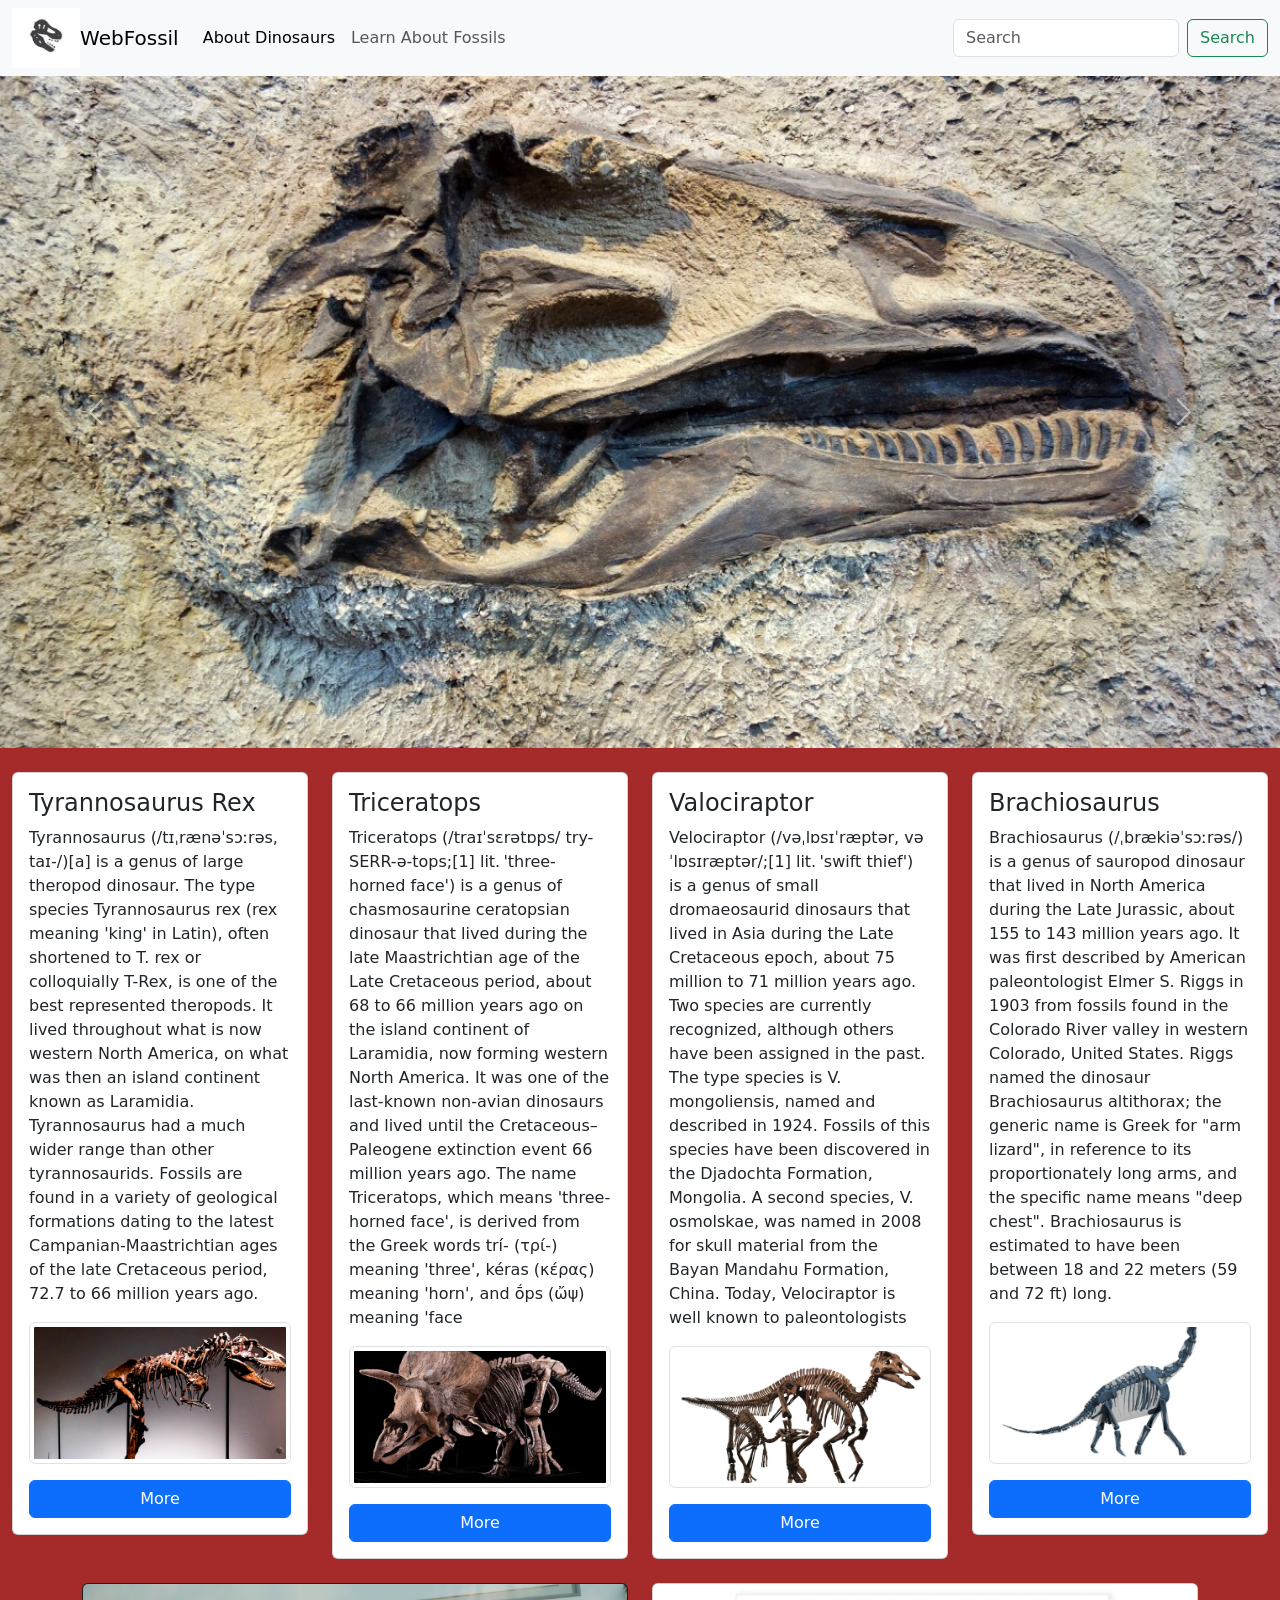
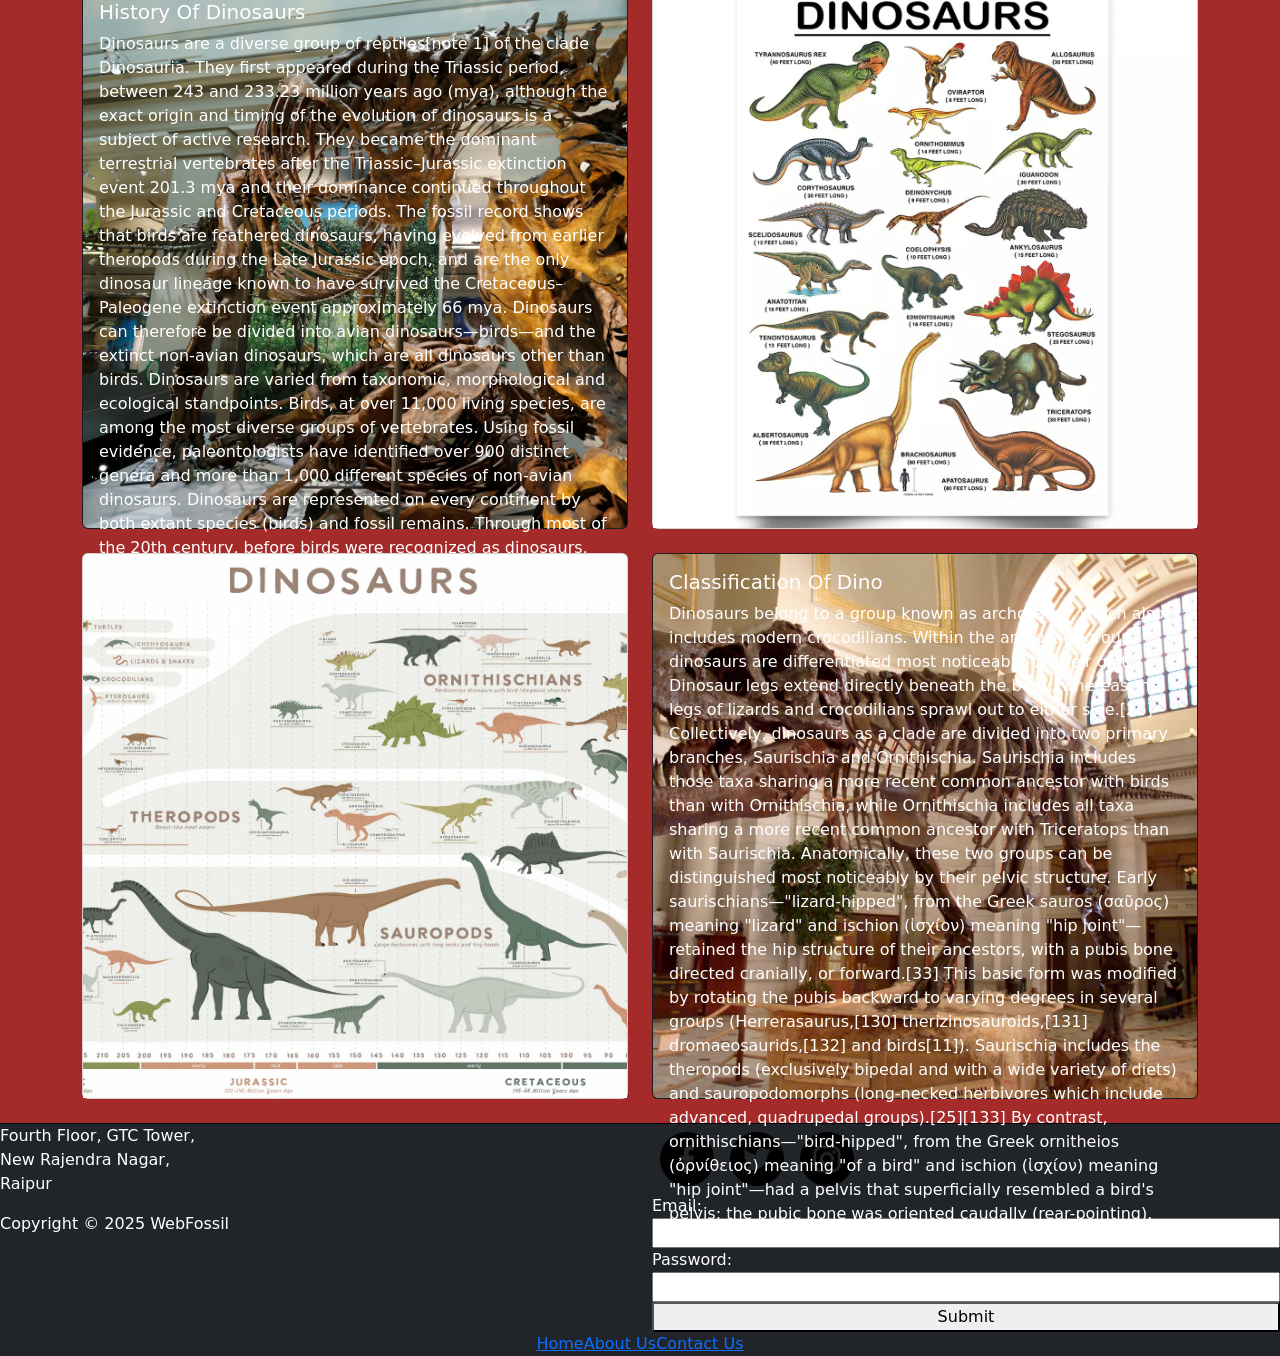
==== index.html @ 26c06c58 "hue-changes" ====
<!DOCTYPE html>
<html lang="en">
  <head>
    <meta charset="utf-8" />
    <meta name="viewport" content="width=device-width, initial-scale=1" />
    <meta
      name="keywords"
      content="webfossil, encylopedia, fossils, dinosaur fossils, dinosaur bones, learn about dinosaurs, fossil timeline, history of dinosaurs, how fossils are form, dinosaurs, bones of dinosaurs, historical earth, bones, size of dinosaurs, dinosaur sizes, tallest dinosaur, smallest dinosaur, flying dinosaur, dinosaurs with wings, carnivorus dinosaurs, harbivorus dinosaurs"
    />
    <meta
      name="discription"
      content="Unearth the Past: Explore the World of Dinosaur Fossils

Step back in time and journey through Earth’s ancient history with our Dinosaur Fossils website — your ultimate destination for discovering the wonders of prehistoric life. Whether you're a student, enthusiast, educator, or paleontology expert, our platform offers a rich collection of fossil records, 3D fossil models, excavation stories, and detailed profiles of dinosaur species. Learn how fossils are formed, explore fossil sites from around the world, and dive into the science that brings the prehistoric world to life.
Join us in uncovering the secrets buried beneath the surface — because every fossil tells a story."
    />
    <title>WebFossil</title>
    <link
      href="https://cdn.jsdelivr.net/npm/bootstrap@5.3.6/dist/css/bootstrap.min.css"
      rel="stylesheet"
      integrity="sha384-4Q6Gf2aSP4eDXB8Miphtr37CMZZQ5oXLH2yaXMJ2w8e2ZtHTl7GptT4jmndRuHDT"
      crossorigin="anonymous"
    />
    <link rel="shortcut icon" href="assetes/favicon.ico" type="image/x-icon" />
  </head>
  <body style="background-color: brown">
    <nav class="navbar navbar-expand-lg bg-body-tertiary">
      <div class="container-fluid">
        <img
          class="logo"
          src="assetes/logojpg.jpg"
          alt="..."
          style="height: 60px"
        />
        <a class="navbar-brand" href="https://en.wikipedia.org/wiki/Fossil"
          >WebFossil</a
        >
        <button
          class="navbar-toggler"
          type="button"
          data-bs-toggle="collapse"
          data-bs-target="#navbarSupportedContent"
          aria-controls="navbarSupportedContent"
          aria-expanded="false"
          aria-label="Toggle navigation"
        >
          <span class="navbar-toggler-icon"></span>
        </button>
        <div class="collapse navbar-collapse" id="navbarSupportedContent">
          <ul class="navbar-nav me-auto mb-2 mb-lg-0">
            <li class="nav-item">
              <a
                class="nav-link active"
                aria-current="page"
                href="https://en.wikipedia.org/wiki/Dinosaur"
                >About Dinosaurs</a
              >
            </li>
            <li class="nav-item">
              <a
                class="nav-link"
                href="https://www.amnh.org/dinosaurs/dinosaur-bones"
                >Learn About Fossils</a
              >
            </li>
          </ul>
          <form class="d-flex" role="search">
            <input
              class="form-control me-2"
              type="search"
              placeholder="Search"
              aria-label="Search"
            />
            <button class="btn btn-outline-success" type="submit">
              Search
            </button>
          </form>
        </div>
      </div>
    </nav>
    <div
      id="carouselExampleAutoplaying"
      class="carousel slide"
      data-bs-ride="carousel"
    >
      <div class="carousel-inner">
        <div class="carousel-item active">
          <img src="assetes/f1jpg.jpg" class="d-block w-100" alt="..." />
        </div>
        <div class="carousel-item">
          <img src="assetes/f2jpg.jpg" class="d-block w-100" alt="..." />
        </div>
        <div class="carousel-item">
          <img src="assetes/f3.jpg" class="d-block w-100" alt="..." />
        </div>
      </div>
      <button
        class="carousel-control-prev"
        type="button"
        data-bs-target="#carouselExampleAutoplaying"
        data-bs-slide="prev"
      >
        <span class="carousel-control-prev-icon" aria-hidden="true"></span>
        <span class="visually-hidden">Previous</span>
      </button>
      <button
        class="carousel-control-next"
        type="button"
        data-bs-target="#carouselExampleAutoplaying"
        data-bs-slide="next"
      >
        <span class="carousel-control-next-icon" aria-hidden="true"></span>
        <span class="visually-hidden">Next</span>
      </button>
    </div>
    <br />
    <div class="container-fluid">
      <div class="row">
        <div class="col-md-3">
          <div class="card card-body">
            <h4 class="card-title">Tyrannosaurus Rex</h4>
            <p class="card-text">
              Tyrannosaurus (/tɪˌrænəˈsɔːrəs, taɪ-/)[a] is a genus of large
              theropod dinosaur. The type species Tyrannosaurus rex (rex meaning
              'king' in Latin), often shortened to T. rex or colloquially T-Rex,
              is one of the best represented theropods. It lived throughout what
              is now western North America, on what was then an island continent
              known as Laramidia. Tyrannosaurus had a much wider range than
              other tyrannosaurids. Fossils are found in a variety of geological
              formations dating to the latest Campanian-Maastrichtian ages of
              the late Cretaceous period, 72.7 to 66 million years ago.
            </p>
            <p>
              <img
                class="img-thumbnail"
                src="assetes/trex.jpg"
                alt="Tyrannosaurus Rex"
              />
            </p>
            <a
              href="https://en.wikipedia.org/wiki/Tyrannosaurus"
              class="btn btn-primary"
              >More</a
            >
          </div>
        </div>
        <div class="col-md-3">
          <div class="card card-body">
            <h4 class="card-title">Triceratops</h4>
            <p class="card-text">
              Triceratops (/traɪˈsɛrətɒps/ try-SERR-ə-tops;[1]
              lit. 'three-horned face') is a genus of chasmosaurine ceratopsian
              dinosaur that lived during the late Maastrichtian age of the Late
              Cretaceous period, about 68 to 66 million years ago on the island
              continent of Laramidia, now forming western North America. It was
              one of the last-known non-avian dinosaurs and lived until the
              Cretaceous–Paleogene extinction event 66 million years ago. The
              name Triceratops, which means 'three-horned face', is derived from
              the Greek words trí- (τρί-) meaning 'three', kéras (κέρας) meaning
              'horn', and ṓps (ὤψ) meaning 'face
            </p>
            <p>
              <img
                class="img-thumbnail"
                src="assetes/triceratops.jpg"
                alt="Triceratops"
              />
            </p>
            <a
              href="https://en.wikipedia.org/wiki/Triceratops"
              class="btn btn-primary"
              >More</a
            >
          </div>
        </div>
        <div class="col-md-3">
          <div class="card card-body">
            <h4 class="card-title">Valociraptor</h4>
            <p class="card-text">
              Velociraptor (/vəˌlɒsɪˈræptər, vəˈlɒsɪræptər/;[1] lit. 'swift
              thief') is a genus of small dromaeosaurid dinosaurs that lived in
              Asia during the Late Cretaceous epoch, about 75 million to 71
              million years ago. Two species are currently recognized, although
              others have been assigned in the past. The type species is V.
              mongoliensis, named and described in 1924. Fossils of this species
              have been discovered in the Djadochta Formation, Mongolia. A
              second species, V. osmolskae, was named in 2008 for skull material
              from the Bayan Mandahu Formation, China. Today, Velociraptor is
              well known to paleontologists
            </p>
            <p>
              <img
                class="img-thumbnail"
                src="assetes/valociraptor.jpg"
                alt="Valociraptor"
              />
            </p>
            <a
              href="https://en.wikipedia.org/wiki/Velociraptor"
              class="btn btn-primary"
              >More</a
            >
          </div>
        </div>
        <div class="col-md-3">
          <div class="card card-body">
            <h4 class="card-title">Brachiosaurus</h4>
            <p class="card-text">
              Brachiosaurus (/ˌbrækiəˈsɔːrəs/) is a genus of sauropod dinosaur
              that lived in North America during the Late Jurassic, about 155 to
              143 million years ago. It was first described by American
              paleontologist Elmer S. Riggs in 1903 from fossils found in the
              Colorado River valley in western Colorado, United States. Riggs
              named the dinosaur Brachiosaurus altithorax; the generic name is
              Greek for "arm lizard", in reference to its proportionately long
              arms, and the specific name means "deep chest". Brachiosaurus is
              estimated to have been between 18 and 22 meters (59 and 72 ft)
              long.
            </p>
            <p>
              <img
                class="img-thumbnail"
                src="assetes/brachiosaurus.jpg"
                alt="Brachiosaurus"
              />
            </p>
            <a
              href="https://en.wikipedia.org/wiki/Brachiosaurus"
              class="btn btn-primary"
              >More</a
            >
          </div>
        </div>
      </div>
    </div>
    <br />
    <div class="container">
      <div class="row row-cols-1 row-cols-md-2 g-4">
        <div class="col">
          <div class="card text-bg-dark">
            <img src="assetes/textimage1.jpg" class="card-img" alt="..." />
            <div class="card-img-overlay">
              <h5 class="card-title">History Of Dinosaurs</h5>
              <p class="card-text">
                Dinosaurs are a diverse group of reptiles[note 1] of the clade
                Dinosauria. They first appeared during the Triassic period,
                between 243 and 233.23 million years ago (mya), although the
                exact origin and timing of the evolution of dinosaurs is a
                subject of active research. They became the dominant terrestrial
                vertebrates after the Triassic–Jurassic extinction event 201.3
                mya and their dominance continued throughout the Jurassic and
                Cretaceous periods. The fossil record shows that birds are
                feathered dinosaurs, having evolved from earlier theropods
                during the Late Jurassic epoch, and are the only dinosaur
                lineage known to have survived the Cretaceous–Paleogene
                extinction event approximately 66 mya. Dinosaurs can therefore
                be divided into avian dinosaurs—birds—and the extinct non-avian
                dinosaurs, which are all dinosaurs other than birds. Dinosaurs
                are varied from taxonomic, morphological and ecological
                standpoints. Birds, at over 11,000 living species, are among the
                most diverse groups of vertebrates. Using fossil evidence,
                paleontologists have identified over 900 distinct genera and
                more than 1,000 different species of non-avian dinosaurs.
                Dinosaurs are represented on every continent by both extant
                species (birds) and fossil remains. Through most of the 20th
                century, before birds were recognized as dinosaurs, most of the
                scientific community believed dinosaurs to have been sluggish
                and cold-blooded. Most research conducted since the 1970s,
                however, has indicated that dinosaurs were active animals with
                elevated metabolisms and numerous adaptations for social
                interaction.
              </p>
            </div>
          </div>
        </div>
        <div class="col">
          <div class="card">
            <img src="assetes/dino.jpg" class="card-img-top" alt="..." />
          </div>
        </div>
        <div class="col">
          <div class="card">
            <img src="assetes/dino1.jpg" class="card-img-top" alt="..." />
          </div>
        </div>
        <div class="col">
          <div class="card text-bg-dark">
            <img src="assetes/textimage2.jpg" class="card-img" alt="..." />
            <div class="card-img-overlay">
              <h5 class="card-title">Classification Of Dino</h5>
              <p class="card-text">
                Dinosaurs belong to a group known as archosaurs, which also
                includes modern crocodilians. Within the archosaur group,
                dinosaurs are differentiated most noticeably by their gait.
                Dinosaur legs extend directly beneath the body, whereas the legs
                of lizards and crocodilians sprawl out to either side.[26]
                Collectively, dinosaurs as a clade are divided into two primary
                branches, Saurischia and Ornithischia. Saurischia includes those
                taxa sharing a more recent common ancestor with birds than with
                Ornithischia, while Ornithischia includes all taxa sharing a
                more recent common ancestor with Triceratops than with
                Saurischia. Anatomically, these two groups can be distinguished
                most noticeably by their pelvic structure. Early
                saurischians—"lizard-hipped", from the Greek sauros (σαῦρος)
                meaning "lizard" and ischion (ἰσχίον) meaning "hip
                joint"—retained the hip structure of their ancestors, with a
                pubis bone directed cranially, or forward.[33] This basic form
                was modified by rotating the pubis backward to varying degrees
                in several groups (Herrerasaurus,[130] therizinosauroids,[131]
                dromaeosaurids,[132] and birds[11]). Saurischia includes the
                theropods (exclusively bipedal and with a wide variety of diets)
                and sauropodomorphs (long-necked herbivores which include
                advanced, quadrupedal groups).[25][133] By contrast,
                ornithischians—"bird-hipped", from the Greek ornitheios
                (ὀρνίθειος) meaning "of a bird" and ischion (ἰσχίον) meaning
                "hip joint"—had a pelvis that superficially resembled a bird's
                pelvis: the pubic bone was oriented caudally (rear-pointing).
              </p>
            </div>
          </div>
        </div>
      </div>
    </div>
    <footer class="mt-4 bg-dark text-white" style="border-top: 1px solid black">
      <div class="row">
        <div class="col-md-6">
          <address>
            Fourth Floor, GTC Tower,<br />New Rajendra Nagar,<br />Raipur
          </address>
          <p>Copyright &copy; 2025 WebFossil</p>
        </div>
        <div class="col-md-6">
          <div class="icon d-flex flex-row">
            <img
              src="assetes/4494464.png"
              alt=""
              height="70"
              width="70"
              class="p-2"
            />
            <img
              src="assetes/4494465.png"
              alt=""
              height="70"
              width="70"
              class="p-2"
            />
            <img
              src="assetes/4494468.png"
              alt=""
              height="70"
              width="70"
              class="p-2"
            />
          </div>

          <form action="" class="d-flex flex-column">
            <label for="email">Email:</label>
            <input type="text" name="email" />

            <label for="password">Password:</label>
            <input type="password" name="password" />

            <button type="submit">Submit</button>
          </form>
        </div>
      </div>

      <div class="anchor-tag d-flex justify-content-center">
        <a href="">Home</a>
        <a href="">About Us</a>
        <a href="">Contact Us</a>
      </div>
    </footer>

    <script
      src="https://cdn.jsdelivr.net/npm/bootstrap@5.3.6/dist/js/bootstrap.bundle.min.js"
      integrity="sha384-j1CDi7MgGQ12Z7Qab0qlWQ/Qqz24Gc6BM0thvEMVjHnfYGF0rmFCozFSxQBxwHKO"
      crossorigin="anonymous"
    ></script>
  </body>
</html>
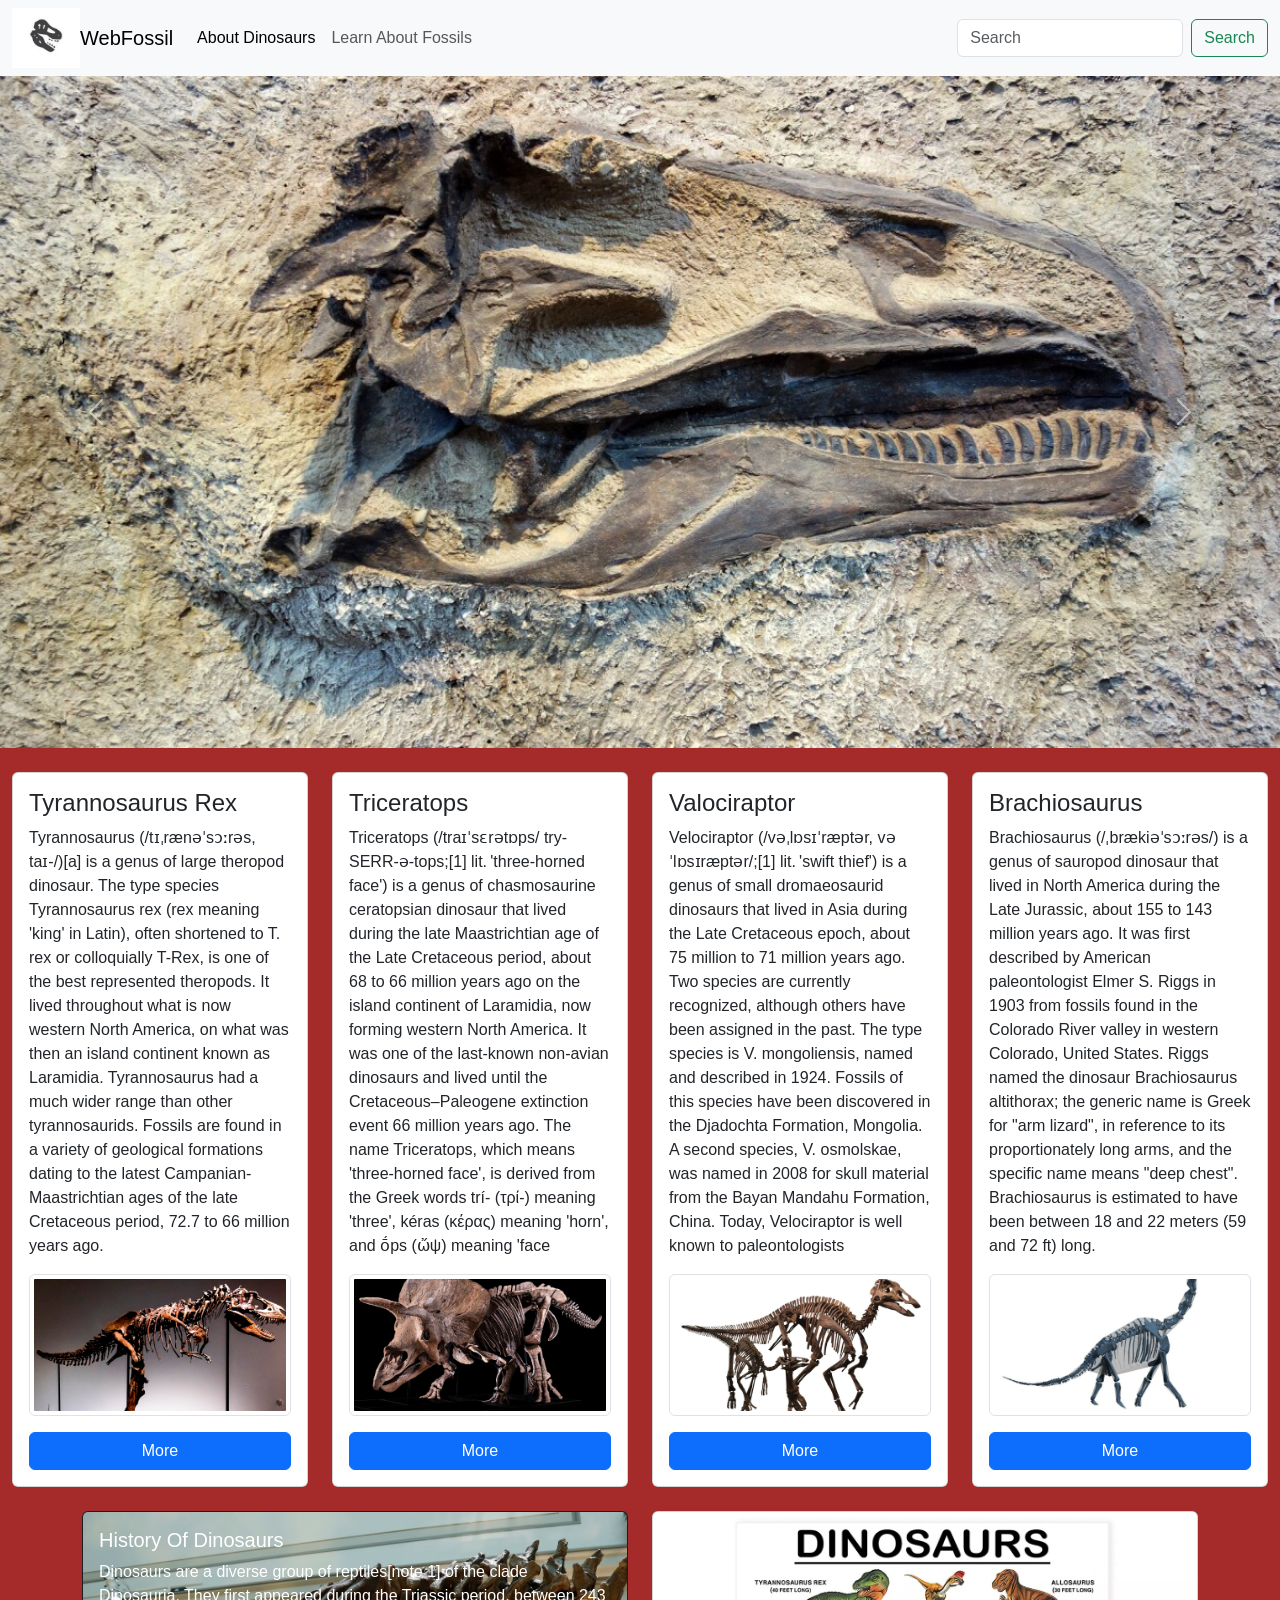
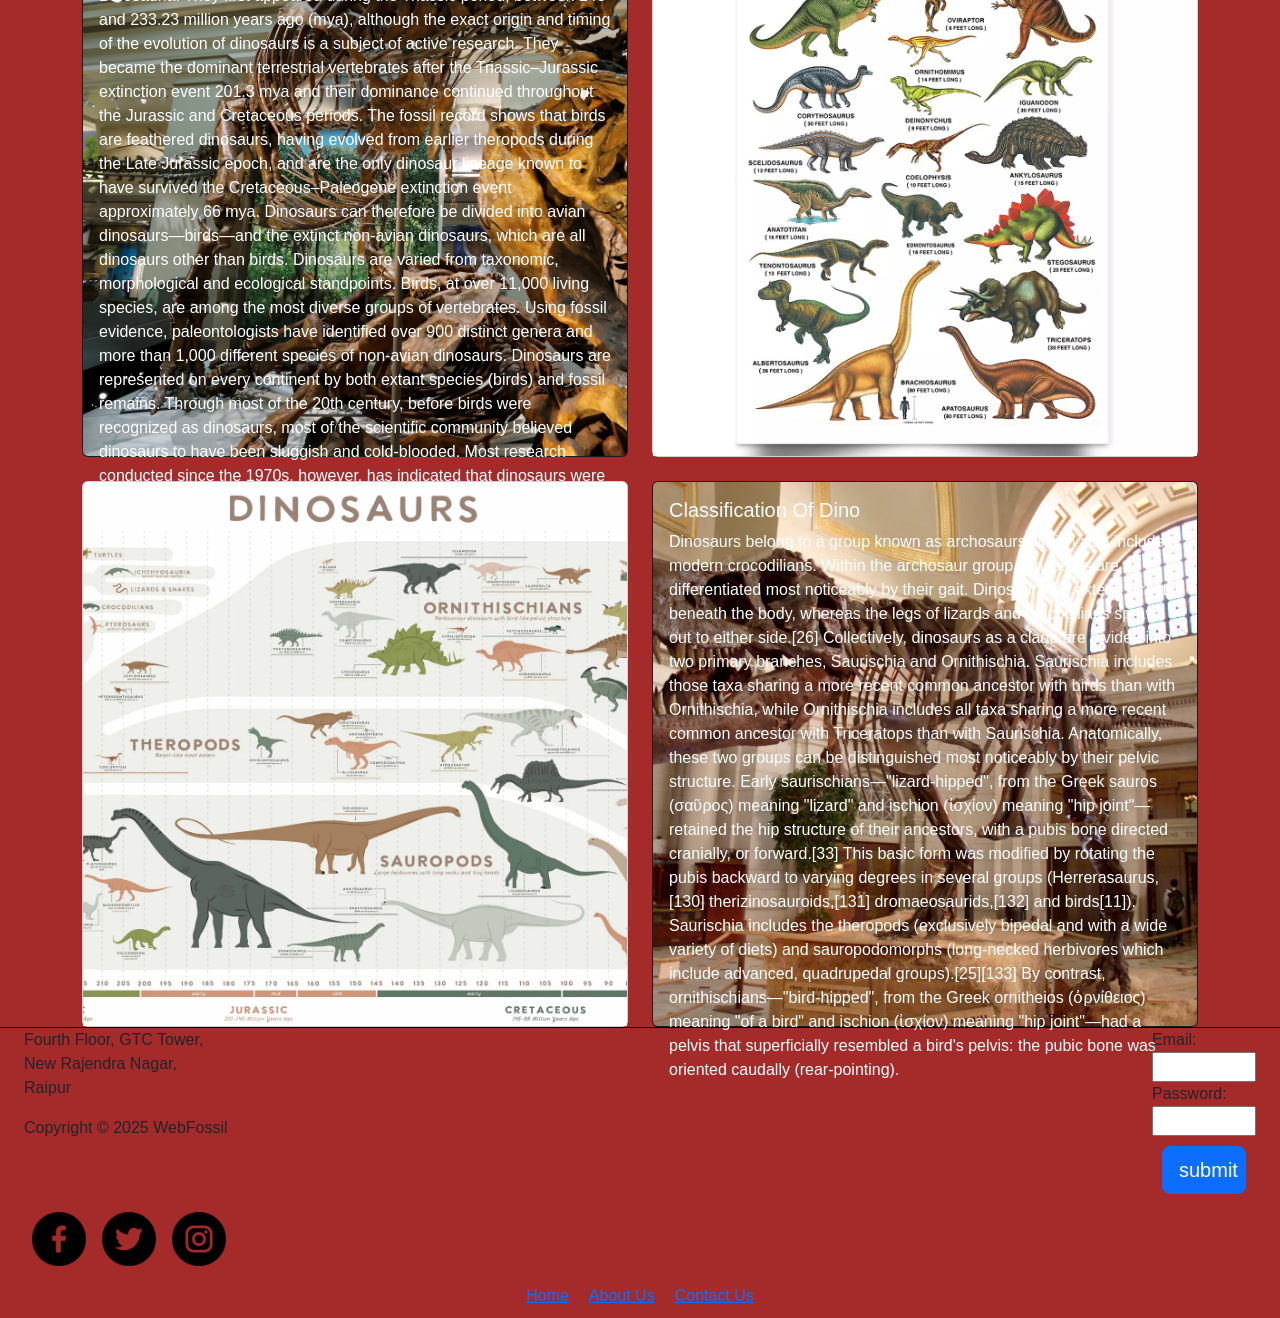
==== commit c336952e: "small changes" ====
--- a/index.html
+++ b/index.html
@@ -22,10 +22,14 @@
       crossorigin="anonymous"
     />
     <link rel="shortcut icon" href="assetes/favicon.ico" type="image/x-icon" />
+    <link rel="stylesheet" href="style.css" />
   </head>
   <body style="background-color: brown">
     <nav class="navbar navbar-expand-lg bg-body-tertiary">
       <div class="container-fluid">
+        <audio autoplay>
+          <source src="assetes/t-rex-growl-324746.mp3" />
+        </audio>
         <img
           class="logo"
           src="assetes/logojpg.jpg"
@@ -234,95 +238,98 @@
       </div>
     </div>
     <br />
-    <div class="container">
-      <div class="row row-cols-1 row-cols-md-2 g-4">
-        <div class="col">
-          <div class="card text-bg-dark">
-            <img src="assetes/textimage1.jpg" class="card-img" alt="..." />
-            <div class="card-img-overlay">
-              <h5 class="card-title">History Of Dinosaurs</h5>
-              <p class="card-text">
-                Dinosaurs are a diverse group of reptiles[note 1] of the clade
-                Dinosauria. They first appeared during the Triassic period,
-                between 243 and 233.23 million years ago (mya), although the
-                exact origin and timing of the evolution of dinosaurs is a
-                subject of active research. They became the dominant terrestrial
-                vertebrates after the Triassic–Jurassic extinction event 201.3
-                mya and their dominance continued throughout the Jurassic and
-                Cretaceous periods. The fossil record shows that birds are
-                feathered dinosaurs, having evolved from earlier theropods
-                during the Late Jurassic epoch, and are the only dinosaur
-                lineage known to have survived the Cretaceous–Paleogene
-                extinction event approximately 66 mya. Dinosaurs can therefore
-                be divided into avian dinosaurs—birds—and the extinct non-avian
-                dinosaurs, which are all dinosaurs other than birds. Dinosaurs
-                are varied from taxonomic, morphological and ecological
-                standpoints. Birds, at over 11,000 living species, are among the
-                most diverse groups of vertebrates. Using fossil evidence,
-                paleontologists have identified over 900 distinct genera and
-                more than 1,000 different species of non-avian dinosaurs.
-                Dinosaurs are represented on every continent by both extant
-                species (birds) and fossil remains. Through most of the 20th
-                century, before birds were recognized as dinosaurs, most of the
-                scientific community believed dinosaurs to have been sluggish
-                and cold-blooded. Most research conducted since the 1970s,
-                however, has indicated that dinosaurs were active animals with
-                elevated metabolisms and numerous adaptations for social
-                interaction.
-              </p>
+    <div class="parallax">
+      <div class="container">
+        <div class="row row-cols-1 row-cols-md-2 g-4">
+          <div class="col">
+            <div class="card text-bg-dark">
+              <img src="assetes/textimage1.jpg" class="card-img" alt="..." />
+              <div class="card-img-overlay">
+                <h5 class="card-title">History Of Dinosaurs</h5>
+                <p class="card-text">
+                  Dinosaurs are a diverse group of reptiles[note 1] of the clade
+                  Dinosauria. They first appeared during the Triassic period,
+                  between 243 and 233.23 million years ago (mya), although the
+                  exact origin and timing of the evolution of dinosaurs is a
+                  subject of active research. They became the dominant
+                  terrestrial vertebrates after the Triassic–Jurassic extinction
+                  event 201.3 mya and their dominance continued throughout the
+                  Jurassic and Cretaceous periods. The fossil record shows that
+                  birds are feathered dinosaurs, having evolved from earlier
+                  theropods during the Late Jurassic epoch, and are the only
+                  dinosaur lineage known to have survived the
+                  Cretaceous–Paleogene extinction event approximately 66 mya.
+                  Dinosaurs can therefore be divided into avian
+                  dinosaurs—birds—and the extinct non-avian dinosaurs, which are
+                  all dinosaurs other than birds. Dinosaurs are varied from
+                  taxonomic, morphological and ecological standpoints. Birds, at
+                  over 11,000 living species, are among the most diverse groups
+                  of vertebrates. Using fossil evidence, paleontologists have
+                  identified over 900 distinct genera and more than 1,000
+                  different species of non-avian dinosaurs. Dinosaurs are
+                  represented on every continent by both extant species (birds)
+                  and fossil remains. Through most of the 20th century, before
+                  birds were recognized as dinosaurs, most of the scientific
+                  community believed dinosaurs to have been sluggish and
+                  cold-blooded. Most research conducted since the 1970s,
+                  however, has indicated that dinosaurs were active animals with
+                  elevated metabolisms and numerous adaptations for social
+                  interaction.
+                </p>
+              </div>
             </div>
           </div>
-        </div>
-        <div class="col">
-          <div class="card">
-            <img src="assetes/dino.jpg" class="card-img-top" alt="..." />
-          </div>
-        </div>
-        <div class="col">
-          <div class="card">
-            <img src="assetes/dino1.jpg" class="card-img-top" alt="..." />
-          </div>
-        </div>
-        <div class="col">
-          <div class="card text-bg-dark">
-            <img src="assetes/textimage2.jpg" class="card-img" alt="..." />
-            <div class="card-img-overlay">
-              <h5 class="card-title">Classification Of Dino</h5>
-              <p class="card-text">
-                Dinosaurs belong to a group known as archosaurs, which also
-                includes modern crocodilians. Within the archosaur group,
-                dinosaurs are differentiated most noticeably by their gait.
-                Dinosaur legs extend directly beneath the body, whereas the legs
-                of lizards and crocodilians sprawl out to either side.[26]
-                Collectively, dinosaurs as a clade are divided into two primary
-                branches, Saurischia and Ornithischia. Saurischia includes those
-                taxa sharing a more recent common ancestor with birds than with
-                Ornithischia, while Ornithischia includes all taxa sharing a
-                more recent common ancestor with Triceratops than with
-                Saurischia. Anatomically, these two groups can be distinguished
-                most noticeably by their pelvic structure. Early
-                saurischians—"lizard-hipped", from the Greek sauros (σαῦρος)
-                meaning "lizard" and ischion (ἰσχίον) meaning "hip
-                joint"—retained the hip structure of their ancestors, with a
-                pubis bone directed cranially, or forward.[33] This basic form
-                was modified by rotating the pubis backward to varying degrees
-                in several groups (Herrerasaurus,[130] therizinosauroids,[131]
-                dromaeosaurids,[132] and birds[11]). Saurischia includes the
-                theropods (exclusively bipedal and with a wide variety of diets)
-                and sauropodomorphs (long-necked herbivores which include
-                advanced, quadrupedal groups).[25][133] By contrast,
-                ornithischians—"bird-hipped", from the Greek ornitheios
-                (ὀρνίθειος) meaning "of a bird" and ischion (ἰσχίον) meaning
-                "hip joint"—had a pelvis that superficially resembled a bird's
-                pelvis: the pubic bone was oriented caudally (rear-pointing).
-              </p>
+          <div class="col">
+            <div class="card">
+              <img src="assetes/dino.jpg" class="card-img-top" alt="..." />
             </div>
           </div>
+          <div class="col">
+            <div class="card">
+              <img src="assetes/dino1.jpg" class="card-img-top" alt="..." />
+            </div>
+          </div>
+          <div class="col">
+            <div class="card text-bg-dark">
+              <img src="assetes/textimage2.jpg" class="card-img" alt="..." />
+              <div class="card-img-overlay">
+                <h5 class="card-title">Classification Of Dino</h5>
+                <p class="card-text">
+                  Dinosaurs belong to a group known as archosaurs, which also
+                  includes modern crocodilians. Within the archosaur group,
+                  dinosaurs are differentiated most noticeably by their gait.
+                  Dinosaur legs extend directly beneath the body, whereas the
+                  legs of lizards and crocodilians sprawl out to either
+                  side.[26] Collectively, dinosaurs as a clade are divided into
+                  two primary branches, Saurischia and Ornithischia. Saurischia
+                  includes those taxa sharing a more recent common ancestor with
+                  birds than with Ornithischia, while Ornithischia includes all
+                  taxa sharing a more recent common ancestor with Triceratops
+                  than with Saurischia. Anatomically, these two groups can be
+                  distinguished most noticeably by their pelvic structure. Early
+                  saurischians—"lizard-hipped", from the Greek sauros (σαῦρος)
+                  meaning "lizard" and ischion (ἰσχίον) meaning "hip
+                  joint"—retained the hip structure of their ancestors, with a
+                  pubis bone directed cranially, or forward.[33] This basic form
+                  was modified by rotating the pubis backward to varying degrees
+                  in several groups (Herrerasaurus,[130] therizinosauroids,[131]
+                  dromaeosaurids,[132] and birds[11]). Saurischia includes the
+                  theropods (exclusively bipedal and with a wide variety of
+                  diets) and sauropodomorphs (long-necked herbivores which
+                  include advanced, quadrupedal groups).[25][133] By contrast,
+                  ornithischians—"bird-hipped", from the Greek ornitheios
+                  (ὀρνίθειος) meaning "of a bird" and ischion (ἰσχίον) meaning
+                  "hip joint"—had a pelvis that superficially resembled a bird's
+                  pelvis: the pubic bone was oriented caudally (rear-pointing).
+                </p>
+              </div>
+            </div>
+          </div>
         </div>
       </div>
     </div>
-    <footer class="mt-4 bg-dark text-white" style="border-top: 1px solid black">
-      <div class="row">
+    <footer class="container-fluid" style="border-top: 1px solid black">
+      <div class="row" style="margin: 0px; margin-top: 0px; margin-left: 0px">
         <div class="col-md-6">
           <address>
             Fourth Floor, GTC Tower,<br />New Rajendra Nagar,<br />Raipur
@@ -330,7 +337,24 @@
           <p>Copyright &copy; 2025 WebFossil</p>
         </div>
         <div class="col-md-6">
-          <div class="icon d-flex flex-row">
+          <form action="" class="d-flex flex-column" style="margin-left: 500px">
+            <label for="email">Email:</label>
+            <input type="text" name="email" />
+
+            <label for="password">Password:</label>
+            <input type="password" name="password" />
+
+            <a
+              href="#"
+              class="btn btn-primary btn-lg"
+              role="button"
+              style="margin: 10px"
+              >submit</a
+            >
+          </form>
+        </div>
+        <div class="icon d-flex flex-row">
+          <a href="https://www.facebook.com/">
             <img
               src="assetes/4494464.png"
               alt=""
@@ -338,6 +362,8 @@
               width="70"
               class="p-2"
             />
+          </a>
+          <a href="https://x.com/">
             <img
               src="assetes/4494465.png"
               alt=""
@@ -345,6 +371,8 @@
               width="70"
               class="p-2"
             />
+          </a>
+          <a href="https://www.instagram.com/accounts/login/?hl=en">
             <img
               src="assetes/4494468.png"
               alt=""
@@ -352,24 +380,14 @@
               width="70"
               class="p-2"
             />
-          </div>
-
-          <form action="" class="d-flex flex-column">
-            <label for="email">Email:</label>
-            <input type="text" name="email" />
-
-            <label for="password">Password:</label>
-            <input type="password" name="password" />
-
-            <button type="submit">Submit</button>
-          </form>
+          </a>
         </div>
       </div>
 
       <div class="anchor-tag d-flex justify-content-center">
-        <a href="">Home</a>
-        <a href="">About Us</a>
-        <a href="">Contact Us</a>
+        <a style="margin: 10px" href="">Home</a>
+        <a style="margin: 10px" href="">About Us</a>
+        <a style="margin: 10px" href="">Contact Us</a>
       </div>
     </footer>
 
--- a/style.css
+++ b/style.css
@@ -0,0 +1,20 @@
+body,
+html {
+  height: 100%;
+  margin: 0;
+  font-family: Arial, sans-serif;
+}
+.parallax {
+  background-image: url(assetes/background.jpg);
+  min-height: 500px;
+  background-attachment: fixed;
+  background-position: center;
+  background-repeat: no-repeat;
+  background-size: cover;
+}
+.content {
+  height: 400px;
+  background-color: white;
+  padding: 40px;
+  text-align: center;
+}
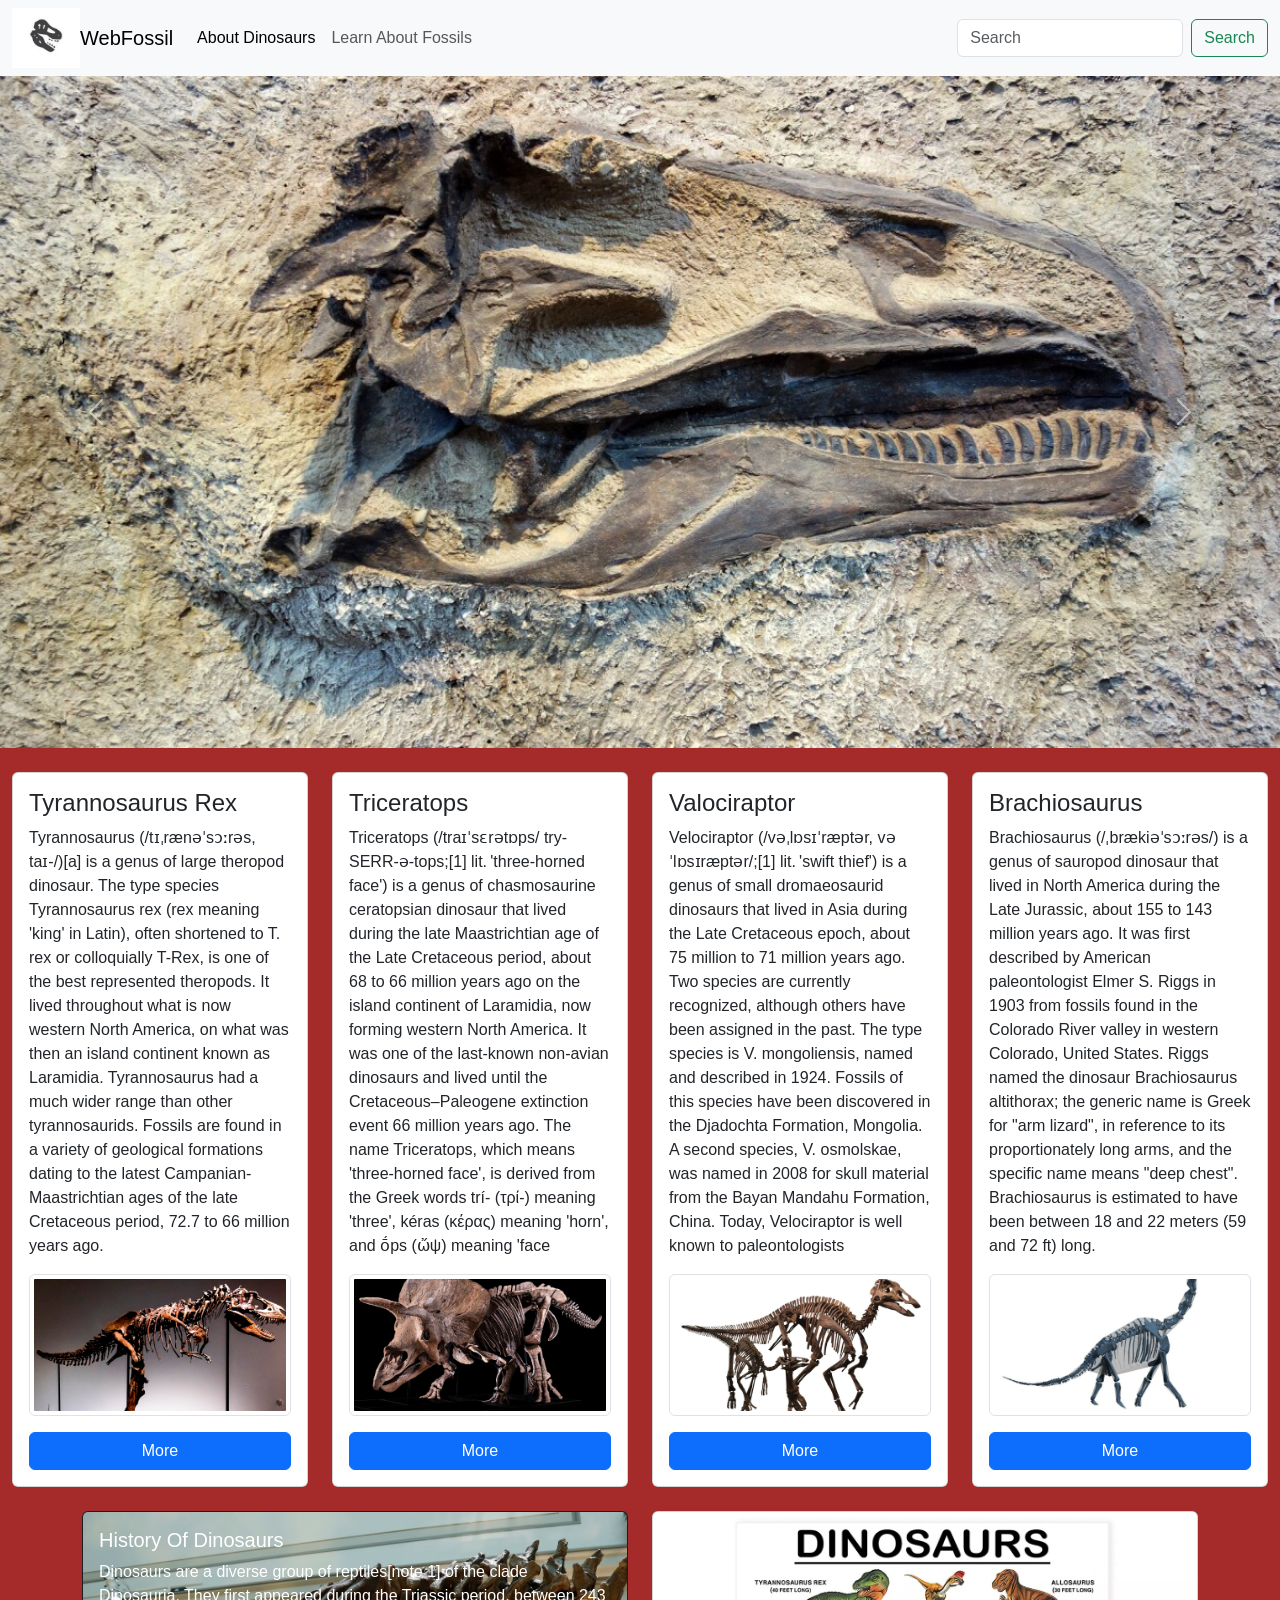
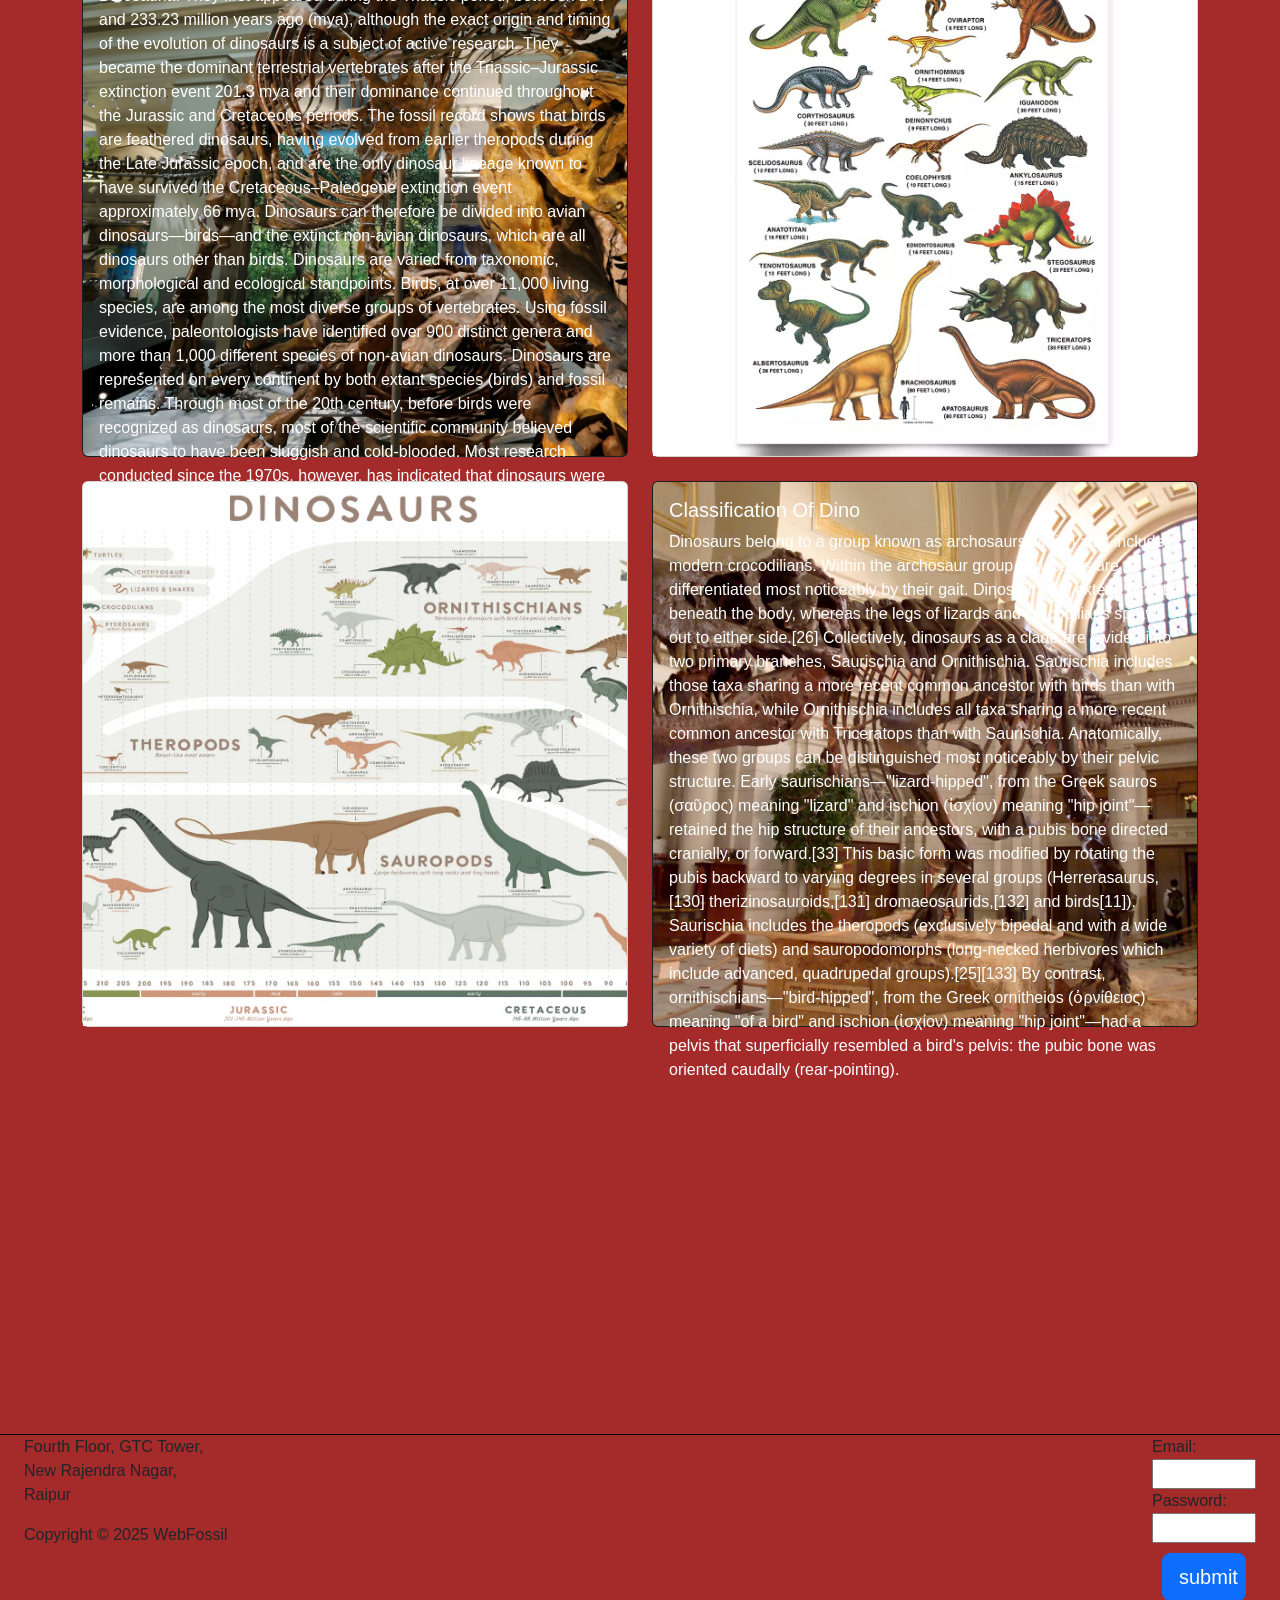
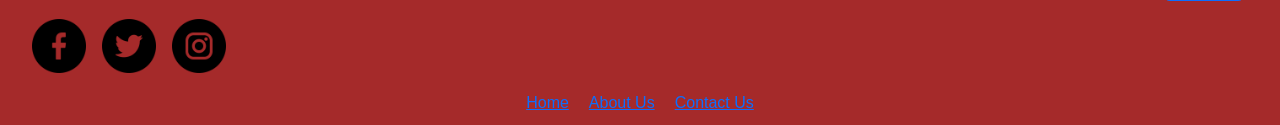
==== commit d025eed9: "iframe" ====
--- a/index.html
+++ b/index.html
@@ -27,7 +27,7 @@
   <body style="background-color: brown">
     <nav class="navbar navbar-expand-lg bg-body-tertiary">
       <div class="container-fluid">
-        <audio autoplay>
+        <audio id="voice">
           <source src="assetes/t-rex-growl-324746.mp3" />
         </audio>
         <img
@@ -35,6 +35,7 @@
           src="assetes/logojpg.jpg"
           alt="..."
           style="height: 60px"
+          onclick="roar()"
         />
         <a class="navbar-brand" href="https://en.wikipedia.org/wiki/Fossil"
           >WebFossil</a
@@ -328,6 +329,18 @@
         </div>
       </div>
     </div>
+    <div class="container-fluid">
+      <iframe
+        width="80%"
+        height="400px"
+        src="https://www.youtube.com/embed/hgO0qBsCaZc?si=O8cUaS3fGqQ887JQ"
+        title="YouTube video player"
+        frameborder="1"
+        allow="accelerometer; autoplay; clipboard-write; encrypted-media; gyroscope; picture-in-picture; web-share"
+        referrerpolicy="strict-origin-when-cross-origin"
+        allowfullscreen
+      ></iframe>
+    </div>
     <footer class="container-fluid" style="border-top: 1px solid black">
       <div class="row" style="margin: 0px; margin-top: 0px; margin-left: 0px">
         <div class="col-md-6">
@@ -396,5 +409,11 @@
       integrity="sha384-j1CDi7MgGQ12Z7Qab0qlWQ/Qqz24Gc6BM0thvEMVjHnfYGF0rmFCozFSxQBxwHKO"
       crossorigin="anonymous"
     ></script>
+    <script>
+      function roar() {
+        aud = document.getElementById("voice");
+        aud.play();
+      }
+    </script>
   </body>
 </html>
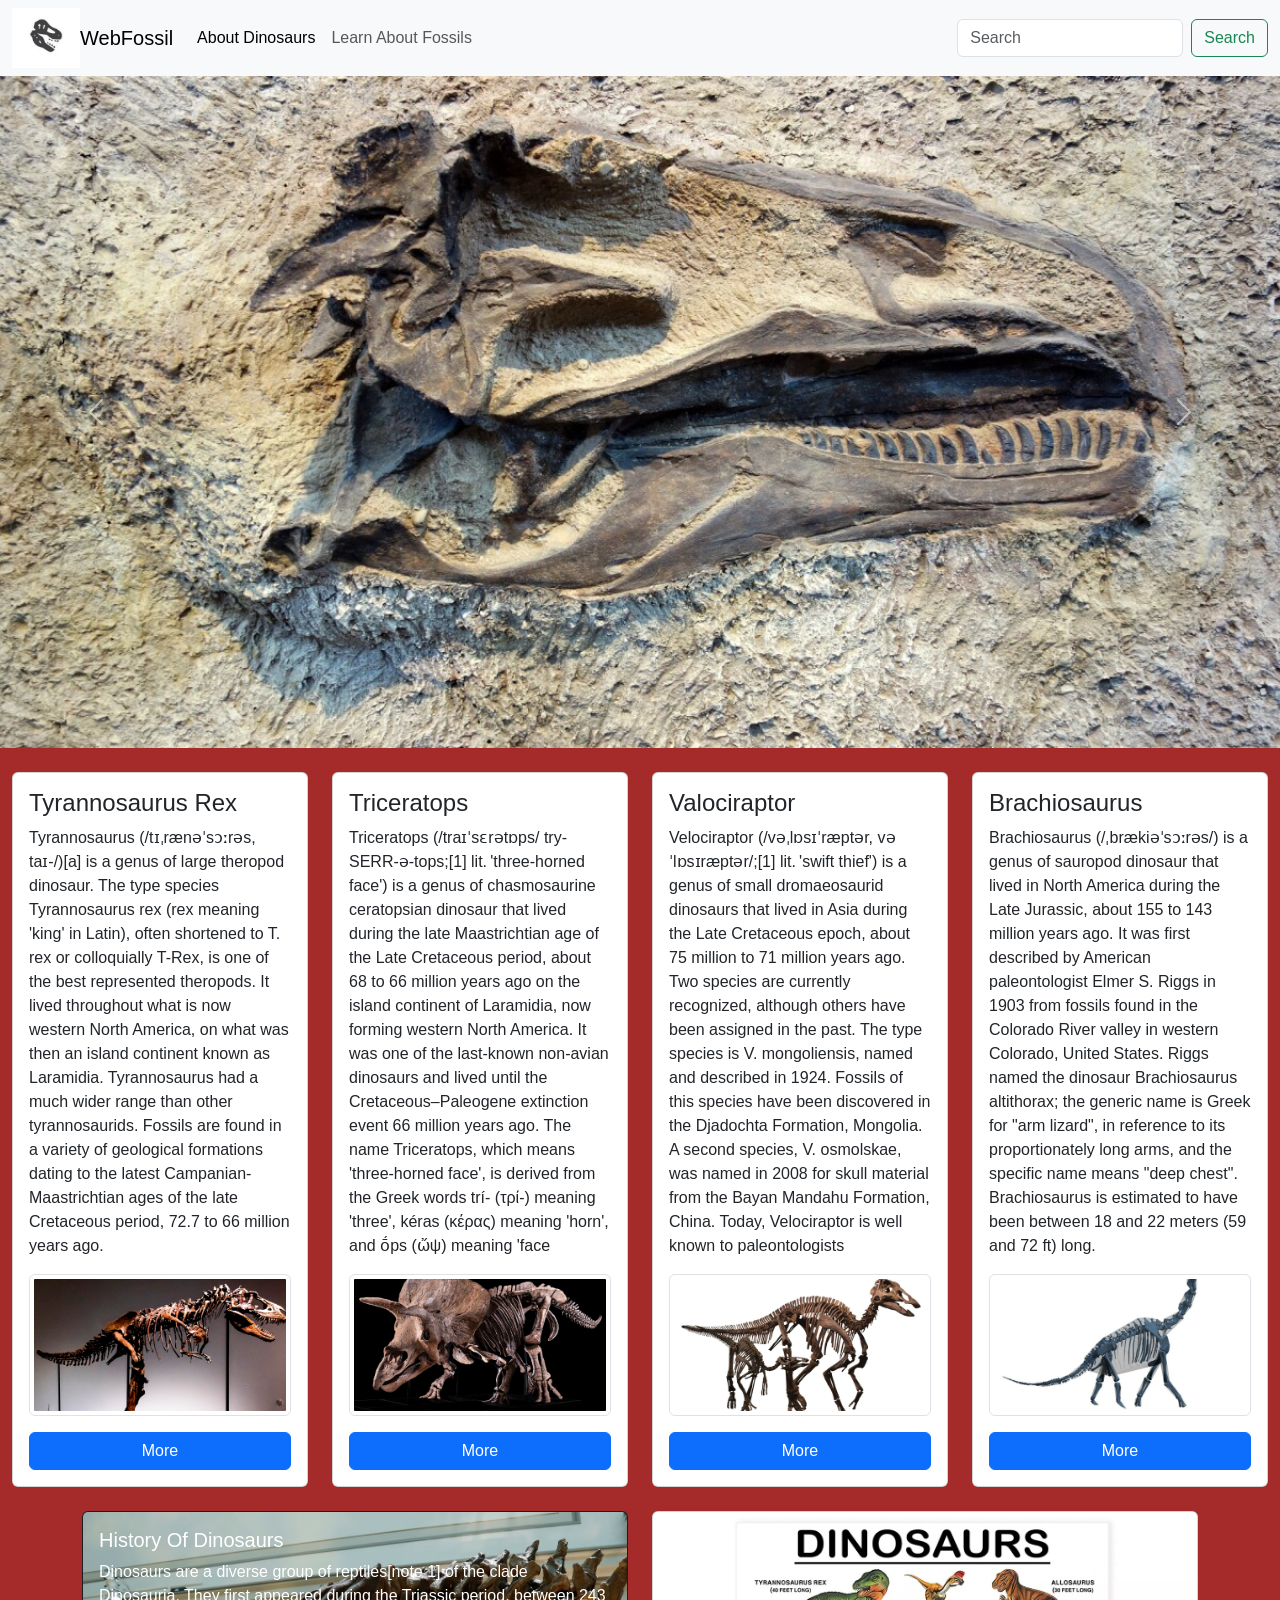
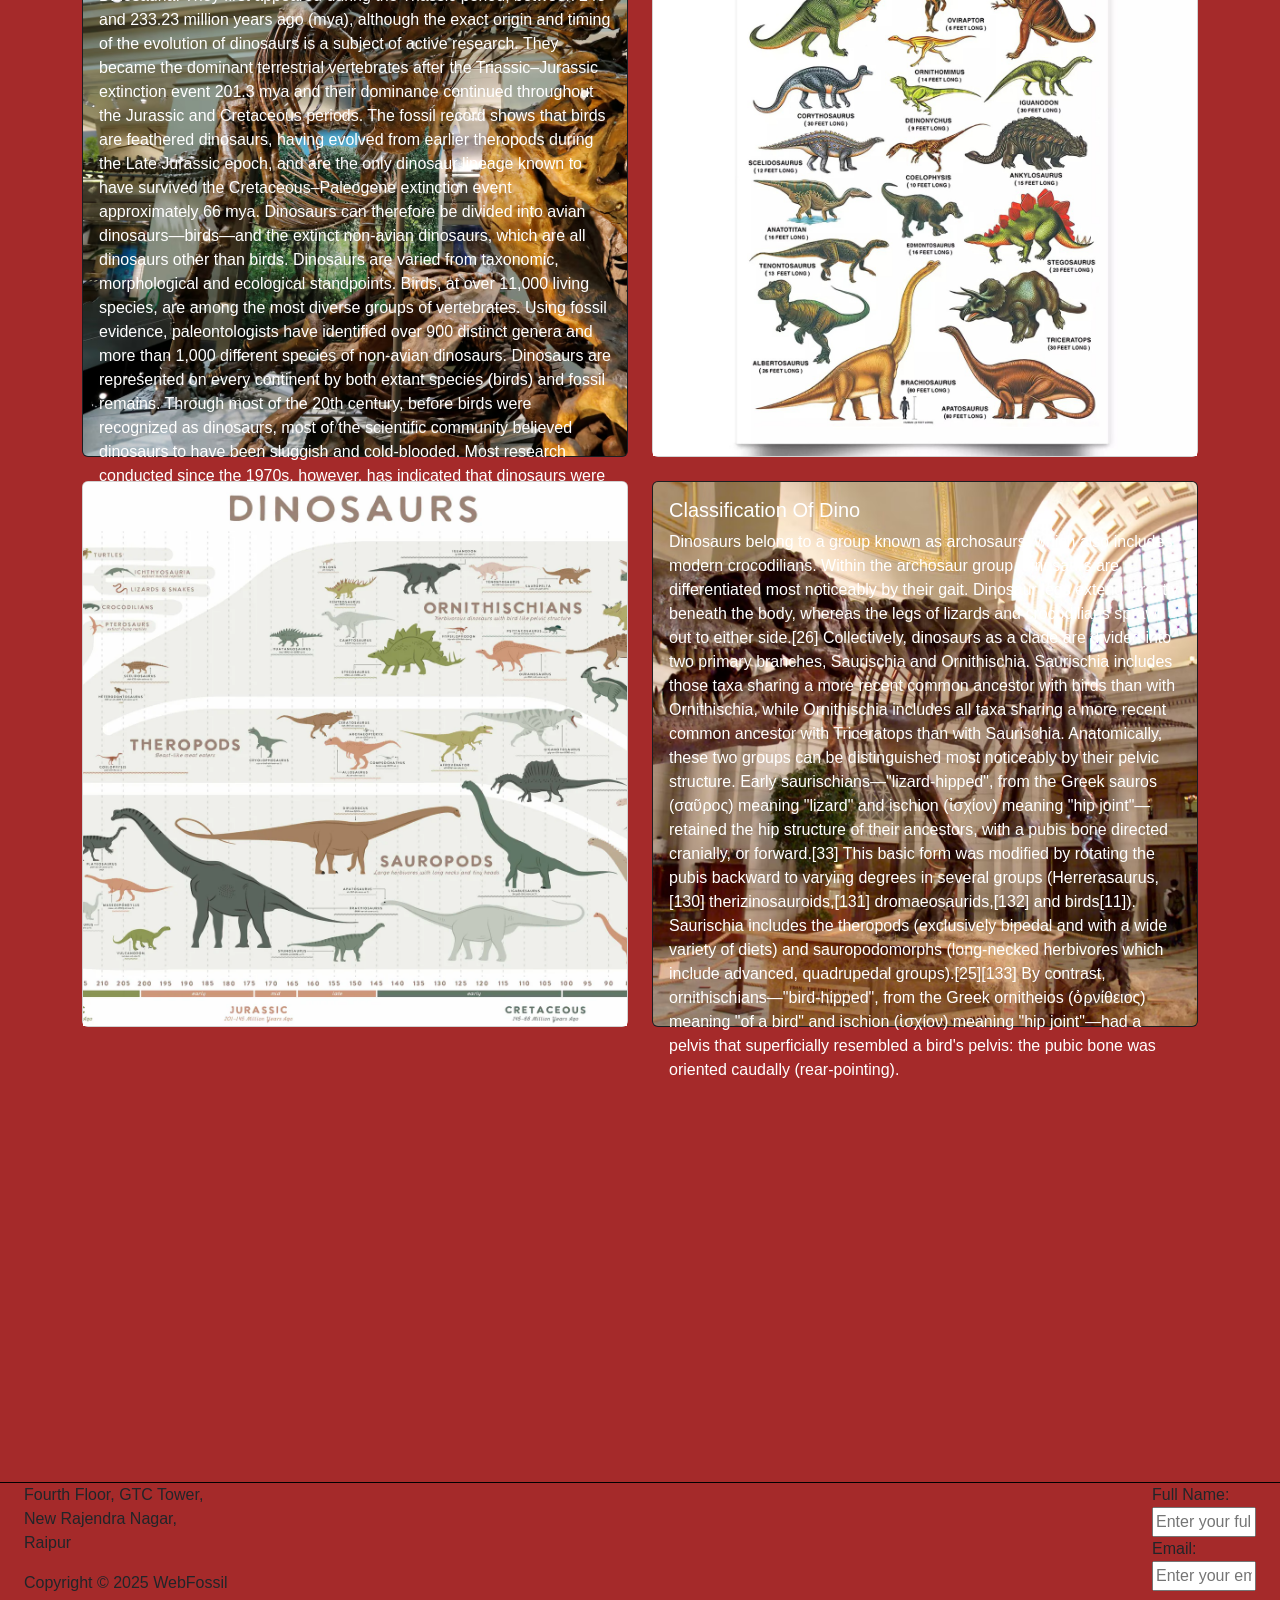
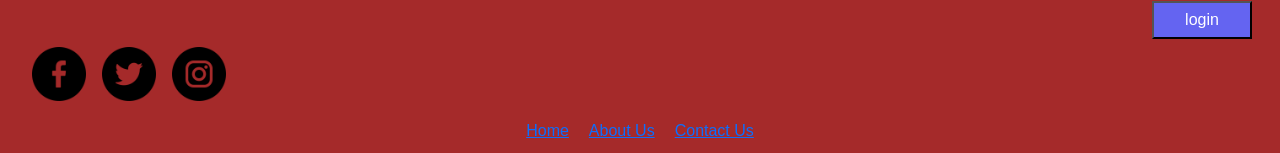
==== commit c583aa17: "changed form" ====
--- a/index.html
+++ b/index.html
@@ -31,6 +31,7 @@
           <source src="assetes/t-rex-growl-324746.mp3" />
         </audio>
         <img
+          loading="lazy"
           class="logo"
           src="assetes/logojpg.jpg"
           alt="..."
@@ -90,13 +91,28 @@
     >
       <div class="carousel-inner">
         <div class="carousel-item active">
-          <img src="assetes/f1jpg.jpg" class="d-block w-100" alt="..." />
+          <img
+            loading="lazy"
+            src="assetes/f1jpg.jpg"
+            class="d-block w-100"
+            alt="..."
+          />
         </div>
         <div class="carousel-item">
-          <img src="assetes/f2jpg.jpg" class="d-block w-100" alt="..." />
+          <img
+            loading="lazy"
+            src="assetes/f2jpg.jpg"
+            class="d-block w-100"
+            alt="..."
+          />
         </div>
         <div class="carousel-item">
-          <img src="assetes/f3.jpg" class="d-block w-100" alt="..." />
+          <img
+            loading="lazy"
+            src="assetes/f3.jpg"
+            class="d-block w-100"
+            alt="..."
+          />
         </div>
       </div>
       <button
@@ -137,6 +153,7 @@
             </p>
             <p>
               <img
+                loading="lazy"
                 class="img-thumbnail"
                 src="assetes/trex.jpg"
                 alt="Tyrannosaurus Rex"
@@ -166,6 +183,7 @@
             </p>
             <p>
               <img
+                loading="lazy"
                 class="img-thumbnail"
                 src="assetes/triceratops.jpg"
                 alt="Triceratops"
@@ -195,6 +213,7 @@
             </p>
             <p>
               <img
+                loading="lazy"
                 class="img-thumbnail"
                 src="assetes/valociraptor.jpg"
                 alt="Valociraptor"
@@ -224,6 +243,7 @@
             </p>
             <p>
               <img
+                loading="lazy"
                 class="img-thumbnail"
                 src="assetes/brachiosaurus.jpg"
                 alt="Brachiosaurus"
@@ -244,7 +264,12 @@
         <div class="row row-cols-1 row-cols-md-2 g-4">
           <div class="col">
             <div class="card text-bg-dark">
-              <img src="assetes/textimage1.jpg" class="card-img" alt="..." />
+              <img
+                loading="lazy"
+                src="assetes/textimage1.jpg"
+                class="card-img"
+                alt="..."
+              />
               <div class="card-img-overlay">
                 <h5 class="card-title">History Of Dinosaurs</h5>
                 <p class="card-text">
@@ -282,17 +307,32 @@
           </div>
           <div class="col">
             <div class="card">
-              <img src="assetes/dino.jpg" class="card-img-top" alt="..." />
+              <img
+                loading="lazy"
+                src="assetes/dino.jpg"
+                class="card-img-top"
+                alt="..."
+              />
             </div>
           </div>
           <div class="col">
             <div class="card">
-              <img src="assetes/dino1.jpg" class="card-img-top" alt="..." />
+              <img
+                loading="lazy"
+                src="assetes/dino1.jpg"
+                class="card-img-top"
+                alt="..."
+              />
             </div>
           </div>
           <div class="col">
             <div class="card text-bg-dark">
-              <img src="assetes/textimage2.jpg" class="card-img" alt="..." />
+              <img
+                loading="lazy"
+                src="assetes/textimage2.jpg"
+                class="card-img"
+                alt="..."
+              />
               <div class="card-img-overlay">
                 <h5 class="card-title">Classification Of Dino</h5>
                 <p class="card-text">
@@ -329,9 +369,10 @@
         </div>
       </div>
     </div>
-    <div class="container-fluid">
+    <br />
+    <div class="container">
       <iframe
-        width="80%"
+        width="100%"
         height="400px"
         src="https://www.youtube.com/embed/hgO0qBsCaZc?si=O8cUaS3fGqQ887JQ"
         title="YouTube video player"
@@ -341,6 +382,7 @@
         allowfullscreen
       ></iframe>
     </div>
+    <br />
     <footer class="container-fluid" style="border-top: 1px solid black">
       <div class="row" style="margin: 0px; margin-top: 0px; margin-left: 0px">
         <div class="col-md-6">
@@ -350,25 +392,46 @@
           <p>Copyright &copy; 2025 WebFossil</p>
         </div>
         <div class="col-md-6">
-          <form action="" class="d-flex flex-column" style="margin-left: 500px">
+          <form
+            action="https://formspree.io/f/mzzgzwob"
+            method="POST"
+            class="d-flex flex-column"
+            style="margin-left: 500px"
+          >
+            <label for="Full Name">Full Name:</label>
+            <input
+              type="text"
+              name="Name"
+              placeholder="Enter your full name"
+              required
+            />
+
             <label for="email">Email:</label>
-            <input type="text" name="email" />
+            <input
+              type="text"
+              name="Email"
+              placeholder="Enter your email"
+              required
+            />
 
-            <label for="password">Password:</label>
-            <input type="password" name="password" />
-
-            <a
-              href="#"
-              class="btn btn-primary btn-lg"
-              role="button"
-              style="margin: 10px"
-              >submit</a
+            <button
+              style="
+                margin-top: 10px;
+                width: 100px;
+                padding: 5px;
+                cursor: pointer;
+                background: rgb(100, 100, 241);
+                color: white;
+              "
             >
+              login
+            </button>
           </form>
         </div>
         <div class="icon d-flex flex-row">
           <a href="https://www.facebook.com/">
             <img
+              loading="lazy"
               src="assetes/4494464.png"
               alt=""
               height="70"
@@ -378,6 +441,7 @@
           </a>
           <a href="https://x.com/">
             <img
+              loading="lazy"
               src="assetes/4494465.png"
               alt=""
               height="70"
@@ -387,6 +451,7 @@
           </a>
           <a href="https://www.instagram.com/accounts/login/?hl=en">
             <img
+              loading="lazy"
               src="assetes/4494468.png"
               alt=""
               height="70"
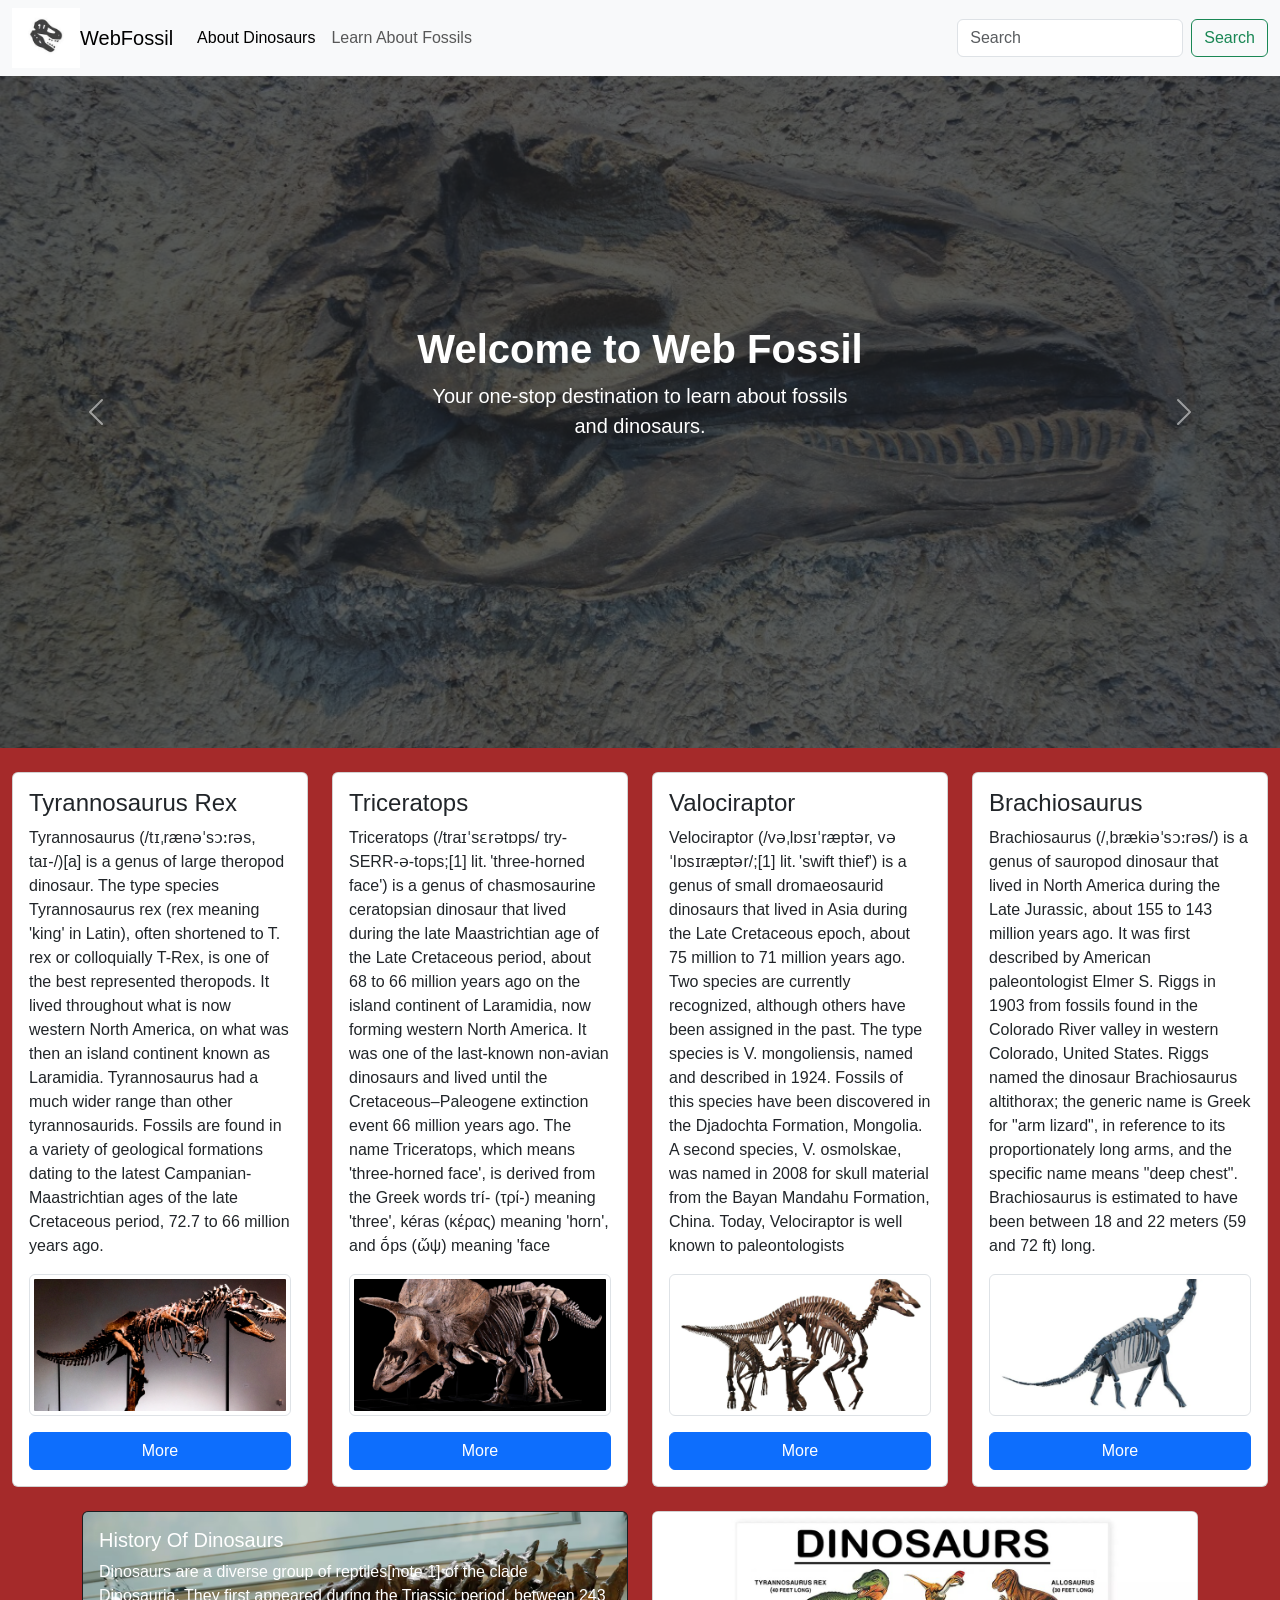
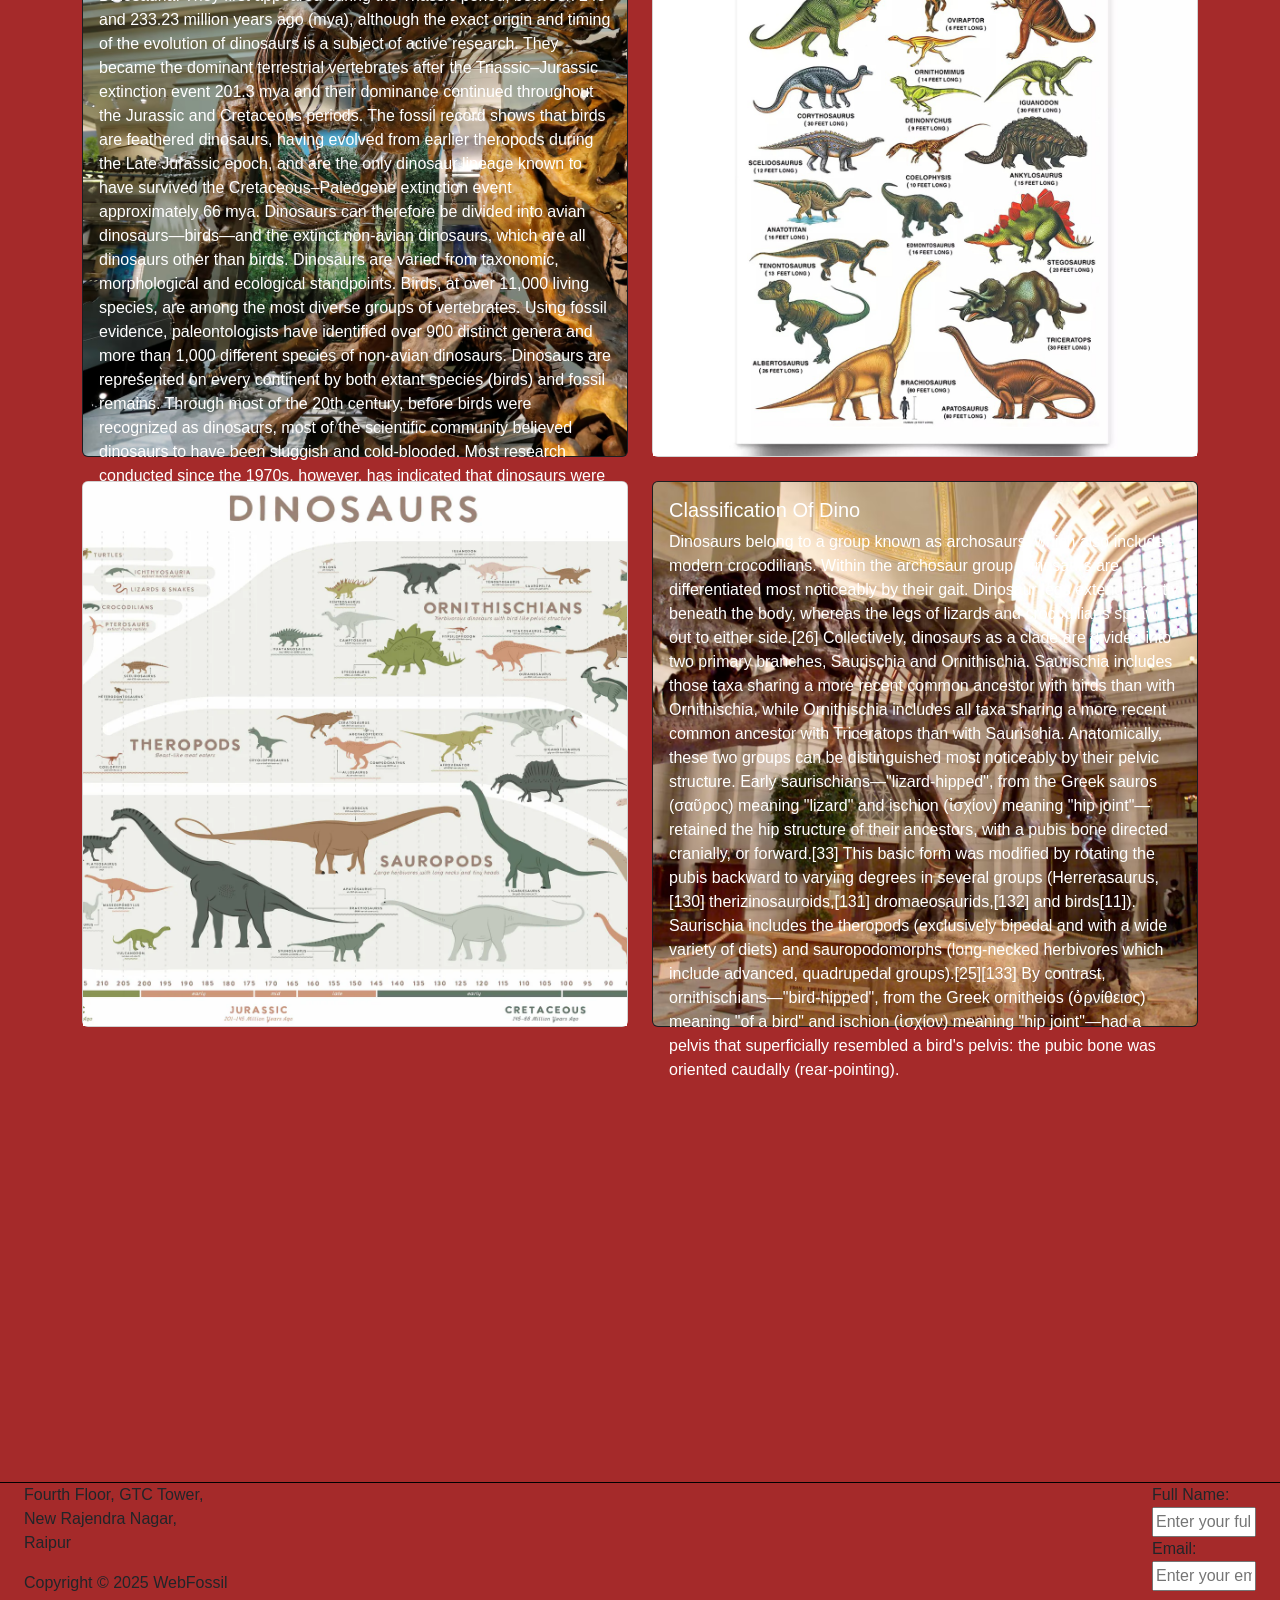
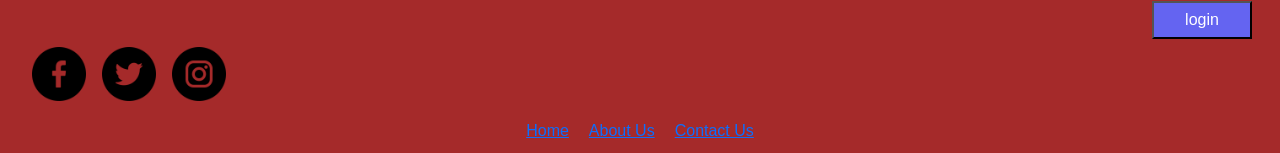
==== commit ef285398: "updated-carousel-added-headings" ====
--- a/index.html
+++ b/index.html
@@ -84,57 +84,53 @@
         </div>
       </div>
     </nav>
-    <div
-      id="carouselExampleAutoplaying"
-      class="carousel slide"
-      data-bs-ride="carousel"
-    >
-      <div class="carousel-inner">
-        <div class="carousel-item active">
-          <img
-            loading="lazy"
-            src="assetes/f1jpg.jpg"
-            class="d-block w-100"
-            alt="..."
-          />
-        </div>
-        <div class="carousel-item">
-          <img
-            loading="lazy"
-            src="assetes/f2jpg.jpg"
-            class="d-block w-100"
-            alt="..."
-          />
-        </div>
-        <div class="carousel-item">
-          <img
-            loading="lazy"
-            src="assetes/f3.jpg"
-            class="d-block w-100"
-            alt="..."
-          />
-        </div>
-      </div>
-      <button
-        class="carousel-control-prev"
-        type="button"
-        data-bs-target="#carouselExampleAutoplaying"
-        data-bs-slide="prev"
-      >
-        <span class="carousel-control-prev-icon" aria-hidden="true"></span>
-        <span class="visually-hidden">Previous</span>
-      </button>
-      <button
-        class="carousel-control-next"
-        type="button"
-        data-bs-target="#carouselExampleAutoplaying"
-        data-bs-slide="next"
-      >
-        <span class="carousel-control-next-icon" aria-hidden="true"></span>
-        <span class="visually-hidden">Next</span>
-      </button>
-    </div>
-    <br />
+ <!-- Carousel HTML -->
+<div id="carouselExampleAutoplaying" class="carousel slide" data-bs-ride="carousel">
+  <div class="carousel-inner">
+
+    <div class="carousel-item active position-relative">
+      <img loading="lazy" src="assetes/f1jpg.jpg" class="d-block w-100" alt="...">
+      <div class="position-absolute top-0 start-0 w-100 h-100 bg-dark opacity-75"></div>
+      <div class="carousel-caption fade-up">
+        <h1>Welcome to Web Fossil</h1>
+        <p>Your one-stop destination to learn about fossils and dinosaurs.</p>
+      </div>
+    </div>
+
+    <div class="carousel-item position-relative">
+      <img loading="lazy" src="assetes/f2jpg.jpg" class="d-block w-100" alt="...">
+      <div class="position-absolute top-0 start-0 w-100 h-100 bg-dark opacity-75"></div>
+      <div class="dark-overlay"></div>
+      <div class="carousel-caption fade-up">
+        <h1>Explore Ancient Mysteries</h1>
+        <p>Uncover secrets buried beneath the Earth for millions of years.</p>
+      </div>
+    </div>
+
+    <div class="carousel-item position-relative">
+      <img loading="lazy" src="assetes/f3.jpg" class="d-block w-100" alt="...">
+      <div class="position-absolute top-0 start-0 w-100 h-100 bg-dark opacity-75"></div>
+      <div class="dark-overlay"></div>
+      <div class="carousel-caption fade-up">
+        <h1>Discover the Dinosaur Era</h1>
+        <p>Step into the past and walk with the giants of history.</p>
+      </div>
+    </div>
+
+  </div>
+
+  <!-- Controls -->
+  <button class="carousel-control-prev" type="button" data-bs-target="#carouselExampleAutoplaying" data-bs-slide="prev">
+    <span class="carousel-control-prev-icon" aria-hidden="true"></span>
+    <span class="visually-hidden">Previous</span>
+  </button>
+  <button class="carousel-control-next" type="button" data-bs-target="#carouselExampleAutoplaying" data-bs-slide="next">
+    <span class="carousel-control-next-icon" aria-hidden="true"></span>
+    <span class="visually-hidden">Next</span>
+  </button>
+</div>
+
+  <br />
     <div class="container-fluid">
       <div class="row">
         <div class="col-md-3">
@@ -481,4 +477,4 @@
       }
     </script>
   </body>
-</html>
+</html>
--- a/style.css
+++ b/style.css
@@ -4,6 +4,7 @@
   margin: 0;
   font-family: Arial, sans-serif;
 }
+
 .parallax {
   background-image: url(assetes/background.jpg);
   min-height: 500px;
@@ -12,9 +13,46 @@
   background-repeat: no-repeat;
   background-size: cover;
 }
+
 .content {
   height: 400px;
   background-color: white;
   padding: 40px;
   text-align: center;
 }
+
+.carousel-item {
+  position: relative;
+}
+
+.carousel-caption {
+  position: absolute;
+  top: 55%;
+  left: 50%;
+  transform: translate(-50%, -50%);
+  z-index: 2;
+  text-align: center;
+  color: white;
+  animation: fadeUp 1s ease-in-out;
+}
+
+.carousel-caption h1 {
+  font-size: 2.5rem;
+  font-weight: bold;
+}
+
+.carousel-caption p {
+  font-size: 1.25rem;
+  margin-top: 0.5rem;
+}
+
+@keyframes fadeUp {
+  0% {
+    opacity: 0;
+    transform: translate(-50%, -40%);
+  }
+  100% {
+    opacity: 1;
+    transform: translate(-50%, -50%);
+  }
+}
